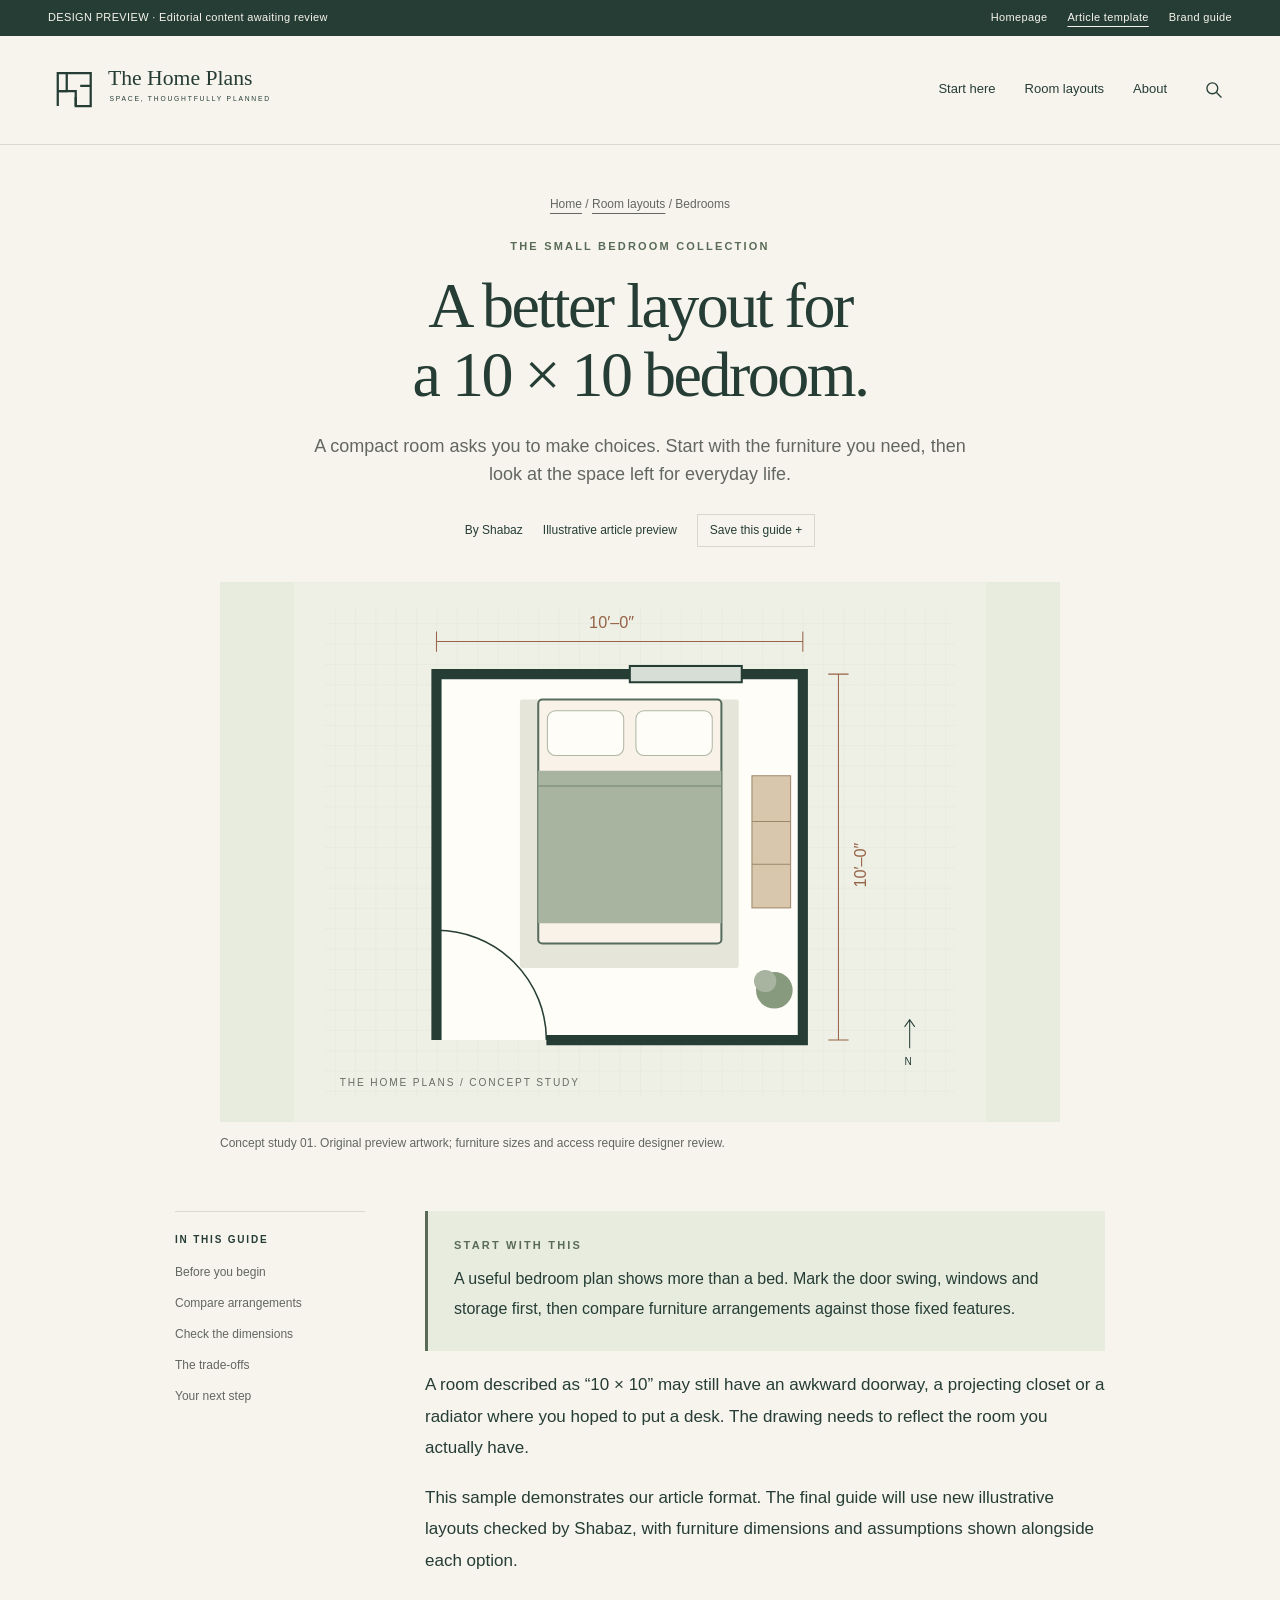
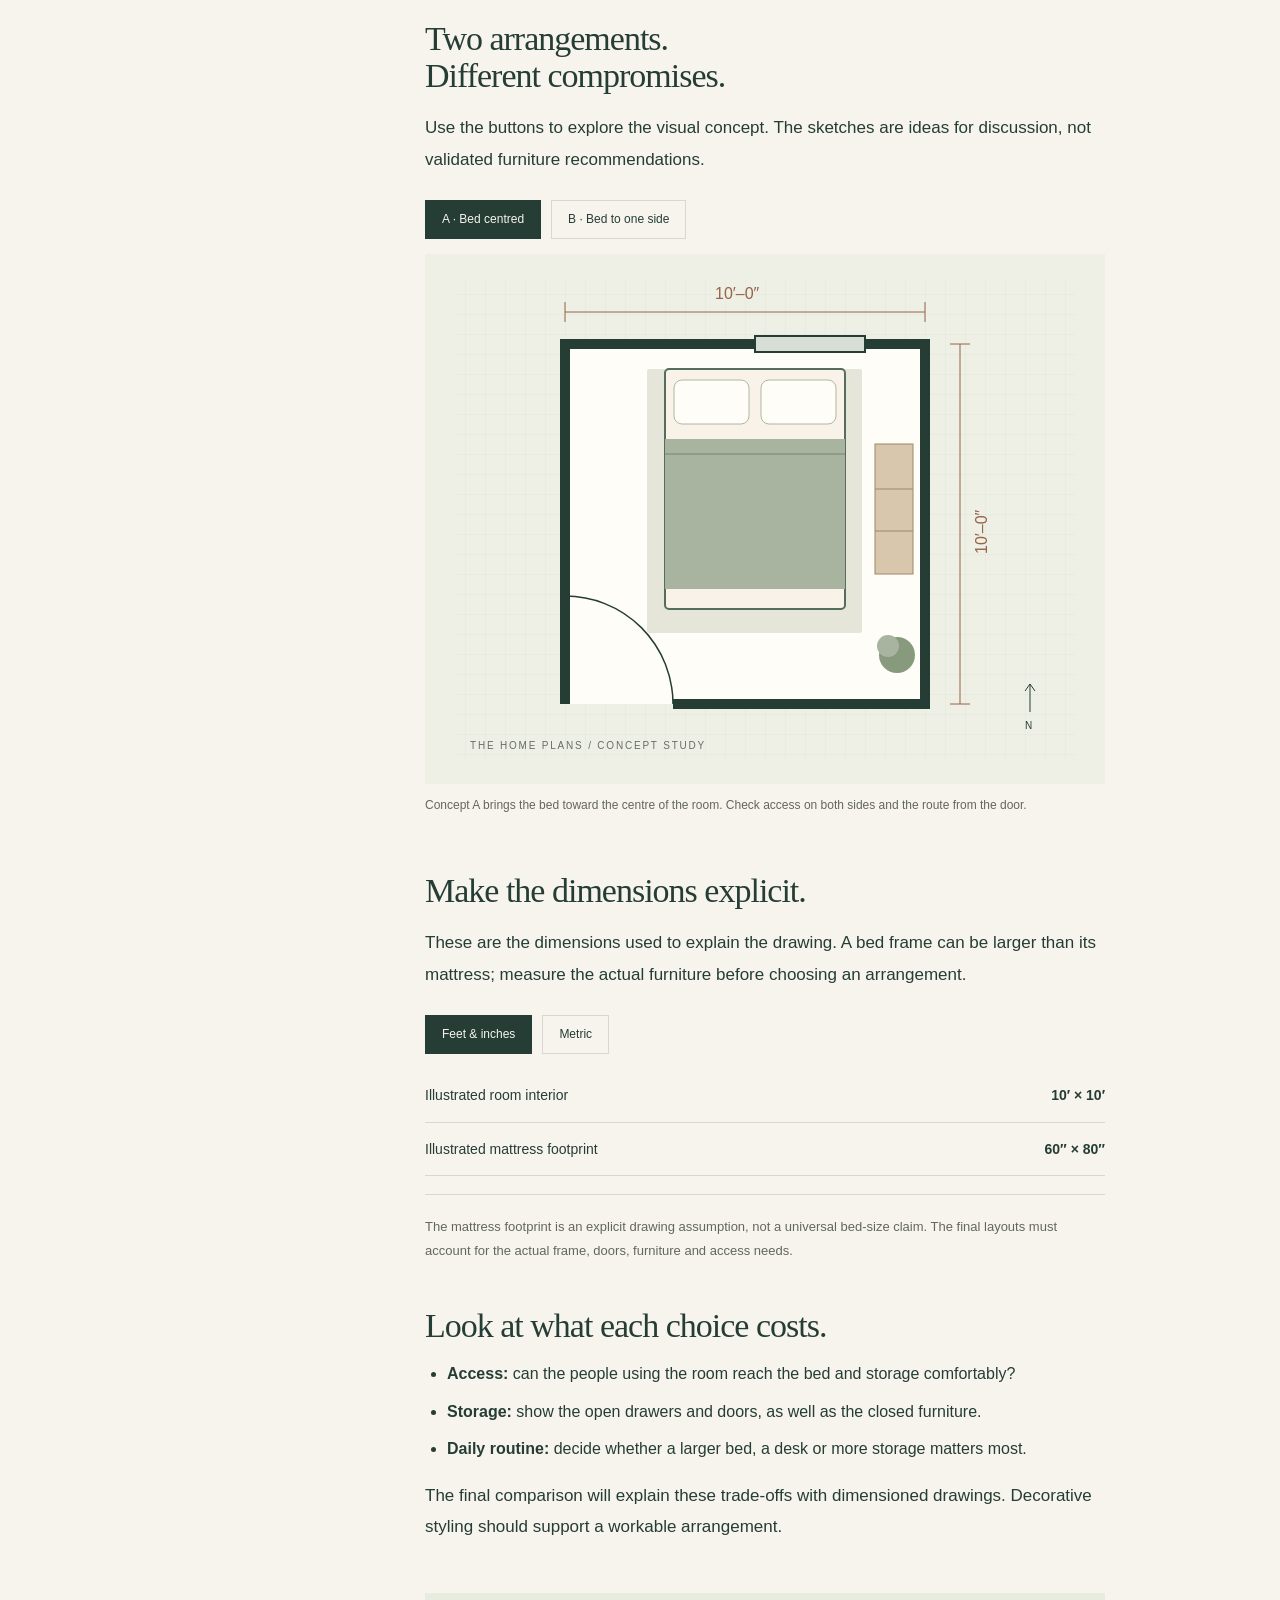
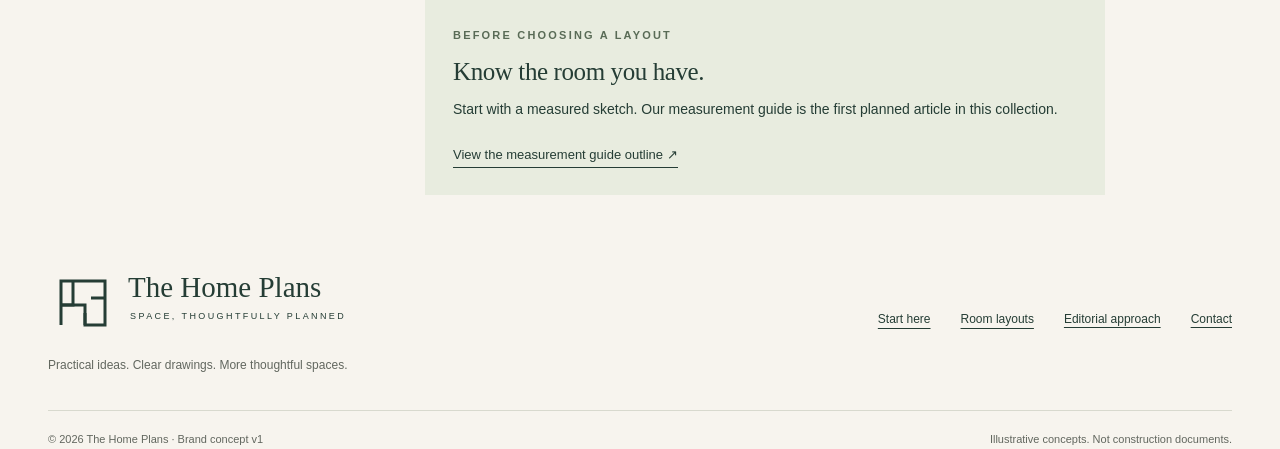
==== article.html @ 29c23ccc "Add branded client preview and GitHub Pages deployment" ====
<!doctype html><html lang="en"><head><meta charset="utf-8"/><meta name="viewport" content="width=device-width,initial-scale=1"/><meta name="robots" content="noindex,nofollow"/><meta name="description" content="The Home Plans brand and editorial website design preview."/><title>10 × 10 bedroom layout — article preview | The Home Plans</title><link rel="icon" href="assets/mark.svg" type="image/svg+xml"/><link rel="stylesheet" href="style.css"/></head><body><a class="skip" href="#main">Skip to content</a><div class="preview"><div class="wrap"><span class="status">DESIGN PREVIEW · Editorial content awaiting review</span><nav aria-label="Preview pages"><a href="index.html">Homepage</a><a href="article.html">Article template</a><a href="brand.html">Brand guide</a></nav></div></div><header><div class="wrap"><a class="logo" href="index.html" aria-label="The Home Plans home"><img src="assets/logo.svg" alt="The Home Plans" width="390" height="76"/></a><button class="menu-toggle" aria-expanded="false" aria-controls="main-nav">Menu ☰</button><nav id="main-nav" aria-label="Main navigation"><a href="start-here.html">Start here</a><a href="rooms.html">Room layouts</a><a href="index.html#about">About</a><button class="search-trigger" aria-label="Search guides"><svg viewBox="0 0 24 24" fill="none" stroke="currentColor" stroke-width="1.6"><circle cx="10" cy="10" r="6.5"/><path d="m15 15 6 6"/></svg></button></nav></div></header><main id="main"><div class="wrap"><div class="article-head"><div class="breadcrumbs"><a href="index.html">Home</a> / <a href="rooms.html">Room layouts</a> / Bedrooms</div><p class="eyebrow">The small bedroom collection</p><h1>A better layout for<br>a 10 × 10 bedroom.</h1><p class="intro">A compact room asks you to make choices. Start with the furniture you need, then look at the space left for everyday life.</p><div class="byline"><span>By Shabaz</span><span>Illustrative article preview</span><button class="save" id="save-guide" aria-pressed="false">Save this guide +</button></div></div><figure class="article-visual"><img src="assets/bedroom.svg" alt="Illustrative 10 by 10 bedroom concept with a queen mattress footprint" width="680" height="530"/><figcaption>Concept study 01. Original preview artwork; furniture sizes and access require designer review.</figcaption></figure><div class="article-body"><aside class="toc"><strong>IN THIS GUIDE</strong><a href="#start">Before you begin</a><a href="#compare">Compare arrangements</a><a href="#dimensions">Check the dimensions</a><a href="#tradeoffs">The trade-offs</a><a href="#next">Your next step</a></aside><article class="prose"><div class="answer" id="start"><span class="eyebrow">Start with this</span><p>A useful bedroom plan shows more than a bed. Mark the door swing, windows and storage first, then compare furniture arrangements against those fixed features.</p></div><p>A room described as “10 × 10” may still have an awkward doorway, a projecting closet or a radiator where you hoped to put a desk. The drawing needs to reflect the room you actually have.</p><p>This sample demonstrates our article format. The final guide will use new illustrative layouts checked by Shabaz, with furniture dimensions and assumptions shown alongside each option.</p><h2 id="compare">Two arrangements.<br>Different compromises.</h2><p>Use the buttons to explore the visual concept. The sketches are ideas for discussion, not validated furniture recommendations.</p><div class="controls" aria-label="Choose concept arrangement"><button class="seg layout-button" data-layout="bedroom" aria-pressed="true">A · Bed centred</button><button class="seg layout-button" data-layout="bedroom-side" aria-pressed="false">B · Bed to one side</button></div><figure style="margin:0"><img id="comparison-plan" src="assets/bedroom.svg" alt="Concept A: centred bed arrangement" width="680" height="530"/><figcaption id="comparison-caption">Concept A brings the bed toward the centre of the room. Check access on both sides and the route from the door.</figcaption></figure><h2 id="dimensions">Make the dimensions explicit.</h2><p>These are the dimensions used to explain the drawing. A bed frame can be larger than its mattress; measure the actual furniture before choosing an arrangement.</p><div class="controls" aria-label="Display units"><button class="seg unit-button" data-unit="imperial" aria-pressed="true">Feet & inches</button><button class="seg unit-button" data-unit="metric" aria-pressed="false">Metric</button></div><div class="dimension"><span>Illustrated room interior</span><strong data-imperial="10′ × 10′" data-metric="3.048 × 3.048 m">10′ × 10′</strong></div><div class="dimension"><span>Illustrated mattress footprint</span><strong data-imperial="60″ × 80″" data-metric="1,524 × 2,032 mm">60″ × 80″</strong></div><p class="notice">The mattress footprint is an explicit drawing assumption, not a universal bed-size claim. The final layouts must account for the actual frame, doors, furniture and access needs.</p><h2 id="tradeoffs">Look at what each choice costs.</h2><ul><li><strong>Access:</strong> can the people using the room reach the bed and storage comfortably?</li><li><strong>Storage:</strong> show the open drawers and doors, as well as the closed furniture.</li><li><strong>Daily routine:</strong> decide whether a larger bed, a desk or more storage matters most.</li></ul><p>The final comparison will explain these trade-offs with dimensioned drawings. Decorative styling should support a workable arrangement.</p><div class="article-end" id="next"><span class="eyebrow">Before choosing a layout</span><h3 style="margin-top:12px">Know the room you have.</h3><p>Start with a measured sketch. Our measurement guide is the first planned article in this collection.</p><a class="text-link" href="#guide-measure" data-outline="measure">View the measurement guide outline ↗</a></div></article></div></div></main><footer class="wrap"><div class="footer-top"><div><a href="index.html" class="logo"><img src="assets/logo.svg" alt="The Home Plans" width="390" height="76"/></a><p>Practical ideas. Clear drawings. More thoughtful spaces.</p></div><nav aria-label="Footer"><a href="start-here.html">Start here</a><a href="rooms.html">Room layouts</a><button class="plain-btn" data-info="editorial">Editorial approach</button><button class="plain-btn" data-info="contact">Contact</button></nav></div><div class="bottom"><span>© 2026 The Home Plans · Brand concept v1</span><span>Illustrative concepts. Not construction documents.</span></div></footer><dialog id="search-dialog" aria-labelledby="search-title"><button class="close" aria-label="Close search">×</button><h2 id="search-title">Find your next step.</h2><label for="search-input" class="eyebrow">Search the planned guide library</label><input id="search-input" class="searchbox" type="search" placeholder="Try bedroom, measure or symbols…"/><ul class="results" id="search-results"></ul><p id="search-count" aria-live="polite"></p></dialog><dialog id="info-dialog" aria-labelledby="info-title"><button class="close" aria-label="Close details">×</button><span class="eyebrow" id="info-label">Preview note</span><h2 id="info-title"></h2><p id="info-body"></p><button class="button secondary" data-close>Back to exploring</button></dialog><div class="status-toast" role="status" aria-live="polite"></div><script src="guides.js"></script><script src="app.js"></script></body></html>
---- style.css ----
:root{--paper:#f7f4ee;--ink:#253d35;--olive:#596b56;--sage:#e8ecdf;--clay:#966347;--muted:#62675f;--line:#d8d9ce;--white:#fffdf8;--serif:Georgia,'Times New Roman',serif;--sans:Arial,Helvetica,sans-serif}
*{box-sizing:border-box}html{scroll-behavior:smooth;scroll-padding-top:30px}body{margin:0;background:var(--paper);color:var(--ink);font:16px/1.6 var(--sans)}a{color:inherit;text-underline-offset:5px}button,input{font:inherit}button,a{-webkit-tap-highlight-color:transparent}button{cursor:pointer}button:focus-visible,a:focus-visible,input:focus-visible{outline:3px solid var(--clay);outline-offset:5px}img{display:block;max-width:100%;height:auto}h1,h2,h3,p{margin:0}h1,h2,h3{font-family:var(--serif);font-weight:400;line-height:1.08}h1{font-size:clamp(44px,5.6vw,78px);letter-spacing:-2.5px}h2{font-size:clamp(32px,4vw,49px);letter-spacing:-1px}h3{font-size:27px;letter-spacing:-.4px}.wrap{max-width:1280px;margin:auto;padding:0 48px}.eyebrow{font-size:11px;letter-spacing:2.2px;font-weight:700;text-transform:uppercase;color:var(--olive)}.muted{color:var(--muted)}.skip{position:absolute;top:-80px;left:10px;background:white;padding:10px;z-index:20}.skip:focus{top:10px}.preview{background:var(--ink);color:var(--paper);font-size:11px;letter-spacing:.35px}.preview .wrap{display:flex;justify-content:space-between;gap:15px;padding-top:9px;padding-bottom:9px}.preview nav{display:flex;gap:20px}.preview a{color:inherit;text-decoration:none}.preview a[aria-current]{text-decoration:underline}header .wrap{display:flex;align-items:center;justify-content:space-between;min-height:109px;gap:24px;border-bottom:1px solid var(--line)}.logo{width:292px;flex-shrink:0}header nav{display:flex;gap:29px;align-items:center;font-size:13px}header nav a{text-decoration:none}.search-trigger,.menu-toggle{border:0;background:transparent;color:var(--ink);padding:8px}.search-trigger svg{width:20px;height:20px;vertical-align:middle}.menu-toggle{display:none}.hero{display:grid;grid-template-columns:1fr 1.08fr;gap:55px;align-items:center;padding-top:60px;padding-bottom:62px}.hero h1{margin:20px 0 25px;max-width:520px}.hero h1 em{font-weight:400;color:var(--olive)}.hero .lead{max-width:410px;color:var(--muted);font-size:17px;line-height:1.8}.button{display:inline-flex;align-items:center;justify-content:center;gap:25px;padding:14px 23px;background:var(--ink);color:var(--paper);font-size:13px;text-decoration:none;border:1px solid var(--ink);border-radius:0}.button:hover{background:var(--olive)}.button.secondary{color:var(--ink);background:transparent}.hero .button{margin-top:30px}.hero-art{position:relative;padding-top:18px}.hero-art .plan-label{display:flex;justify-content:space-between;padding:16px 0 0;border-top:1px solid var(--line);font-size:12px}.hero-art img{width:100%;margin-bottom:17px}.issue{position:absolute;right:18px;top:34px;border:1px solid var(--olive);border-radius:50%;width:62px;height:62px;display:grid;place-content:center;font-size:10px;text-align:center;line-height:1.3;background:var(--paper)}.principles{border-top:1px solid var(--line);border-bottom:1px solid var(--line);display:grid;grid-template-columns:repeat(3,1fr);padding:23px 0;gap:20px;font-size:12px}.principles span{display:flex;align-items:center;gap:13px}.principles b{font-family:var(--serif);font-size:23px;font-weight:400;color:var(--clay)}.section{padding-top:74px;padding-bottom:74px}.section-head{display:flex;justify-content:space-between;align-items:end;gap:30px;margin-bottom:32px}.section-head h2{margin-top:12px}.text-link{font-size:13px;text-decoration:none;border-bottom:1px solid var(--ink);padding-bottom:5px;white-space:nowrap}.cards{display:grid;grid-template-columns:repeat(3,1fr);gap:28px}.card img{width:100%;aspect-ratio:1.42;object-fit:cover;transition:transform .25s}.card .picture{overflow:hidden;display:block;background:var(--sage)}.card:hover img{transform:scale(1.025)}.card .eyebrow{display:block;margin:22px 0 12px}.card h3{font-size:28px;line-height:1.2}.card h3 a{text-decoration:none}.card p{font-size:14px;color:var(--muted);margin-top:13px}.card .text-link{display:inline-block;margin-top:19px}.small-note{font-size:11px;color:var(--muted);margin-top:10px}.feature{background:var(--sage);display:grid;grid-template-columns:1fr 1fr;gap:70px;align-items:center;padding:50px}.feature h2{margin:15px 0 22px}.feature p{color:var(--muted);max-width:440px}.steps{counter-reset:steps}.step{padding:18px 0;border-bottom:1px solid #cbd2c2;display:grid;grid-template-columns:42px 1fr;gap:10px}.step span{font-family:var(--serif);font-size:28px;color:var(--olive)}.step h3{font-size:23px;margin-bottom:8px}.step p{font-size:13px}.author-block{display:grid;grid-template-columns:130px 1fr 1fr;gap:40px;align-items:center;padding-top:60px;padding-bottom:60px;border-bottom:1px solid var(--line)}.monogram{width:120px;height:120px;border:1px solid var(--line);display:grid;place-content:center;font-family:var(--serif);font-size:55px;background:var(--sage)}.author-block h2{font-size:37px;margin-top:12px}.author-block p{font-size:14px;color:var(--muted)}footer{padding:45px 0 25px}footer .footer-top{display:flex;justify-content:space-between;gap:30px}footer .logo{width:245px}footer p{font-size:12px;color:var(--muted);max-width:310px;margin-top:15px}footer nav{display:flex;gap:30px;font-size:12px;align-items:center}footer .bottom{display:flex;justify-content:space-between;border-top:1px solid var(--line);padding-top:20px;margin-top:35px;font-size:11px;color:var(--muted)}.plain-btn{border:0;padding:0;background:transparent;text-decoration:underline;text-underline-offset:4px;color:inherit;font-size:inherit}.page-title{padding-top:55px;padding-bottom:40px;max-width:900px}.page-title h1{margin:17px 0 23px}.page-title p{max-width:650px;color:var(--muted);font-size:18px}.breadcrumbs{font-size:12px;color:var(--muted);margin-bottom:24px}.article-head{max-width:850px;margin:auto;padding:50px 0 35px;text-align:center}.article-head h1{font-size:clamp(40px,5vw,67px);margin:16px 0 22px}.article-head .intro{font-size:18px;color:var(--muted);max-width:680px;margin:0 auto}.byline{font-size:12px;margin-top:25px;display:flex;justify-content:center;gap:20px;align-items:center;flex-wrap:wrap}.save{background:transparent;border:1px solid var(--line);padding:6px 12px;color:var(--ink);font-size:12px}.article-visual{max-width:840px;margin:0 auto 45px}.article-visual img{width:100%;max-height:540px;object-fit:contain;background:var(--sage)}figcaption{font-size:12px;color:var(--muted);padding:12px 0}.article-body{display:grid;grid-template-columns:190px minmax(0,680px);gap:60px;justify-content:center}.toc{font-size:12px;align-self:start;position:sticky;top:30px;border-top:1px solid var(--line);padding-top:20px}.toc strong{display:block;letter-spacing:1.8px;font-size:10px;margin-bottom:15px}.toc a{display:block;text-decoration:none;margin:12px 0;color:var(--muted)}.prose p{margin:18px 0;line-height:1.85;font-size:17px}.prose h2{font-size:34px;margin-top:45px}.prose h3{font-size:25px;margin-top:28px}.prose ul{padding-left:22px}.prose li{margin:12px 0}.answer{border-left:3px solid var(--olive);padding:20px 26px;background:var(--sage)}.answer p{margin:8px 0;font-size:16px}.controls{display:flex;gap:10px;flex-wrap:wrap;margin:25px 0 15px}.seg{padding:9px 16px;background:transparent;color:var(--ink);border:1px solid var(--line);font-size:12px}.seg[aria-pressed=true]{background:var(--ink);color:var(--paper);border-color:var(--ink)}.dimension{padding:15px 0;border-bottom:1px solid var(--line);display:flex;justify-content:space-between;gap:20px;font-size:14px}.notice{font-size:13px!important;color:var(--muted);border-top:1px solid var(--line);padding-top:20px}.article-end{margin:50px 0 70px;padding:28px;background:var(--sage)}.article-end p{font-size:14px;margin-top:12px}.filters{display:flex;gap:10px;margin-bottom:35px;flex-wrap:wrap}.filtered-out{display:none!important}.searchbox{border:1px solid var(--line);background:white;padding:14px;width:100%;margin:22px 0;font-size:16px}dialog{border:1px solid var(--line);background:var(--paper);color:var(--ink);padding:36px;max-width:610px;width:calc(100% - 32px);max-height:85vh}dialog::backdrop{background:#14231db3}dialog h2{font-size:34px;margin:15px 35px 15px 0}dialog p{color:var(--muted);margin:15px 0}dialog .close{position:absolute;right:18px;top:12px;border:0;background:transparent;font-size:26px;color:var(--ink)}.results{padding:0;list-style:none}.results a,.results button{display:block;padding:13px 0;border:0;border-bottom:1px solid var(--line);background:transparent;color:var(--ink);text-align:left;width:100%;font-size:16px}.brand-hero{padding:60px 0}.brand-hero h1{margin:15px 0}.brand-row{display:grid;grid-template-columns:200px 1fr;gap:45px;border-top:1px solid var(--line);padding:45px 0}.brand-row h2{font-size:29px}.brand-row h3{margin-bottom:17px}.brand-row p{color:var(--muted);max-width:760px}.logo-board{background:var(--white);padding:45px;margin-bottom:20px}.logo-board img{width:470px;max-width:100%;margin:auto}.palette{display:grid;grid-template-columns:repeat(5,1fr);gap:10px}.swatch{border:1px solid var(--line);background:transparent;text-align:left;color:var(--ink);padding:0}.swatch .color{display:block;height:95px}.swatch .swatch-text{display:block;padding:12px;font-size:11px}.type-demo{font-family:var(--serif);font-size:48px;line-height:1.2;margin-bottom:20px}.brand-links{display:flex;flex-wrap:wrap;gap:12px;margin-top:25px}.status-toast{position:fixed;right:20px;bottom:20px;background:var(--ink);color:white;padding:12px 22px;font-size:13px;z-index:20;max-width:calc(100% - 40px)}.status-toast:empty{display:none}.preview-note{background:var(--sage);font-size:12px;color:var(--ink);padding:12px 20px;margin-bottom:20px} [hidden]{display:none!important}
@media(min-width:1600px){.wrap{max-width:1400px}.hero{gap:80px}}
@media(max-width:900px){.wrap{padding-left:28px;padding-right:28px}.hero{gap:30px}.logo{width:245px}header nav{gap:16px}.hero h1{font-size:53px}.cards{gap:20px}.feature{gap:30px;padding:35px}.author-block{grid-template-columns:100px 1fr}.author-block>p{grid-column:2}.monogram{width:95px;height:95px}.article-body{grid-template-columns:150px minmax(0,1fr);gap:30px}.palette{grid-template-columns:repeat(3,1fr)}}
@media(max-width:680px){.wrap{padding:0 22px}.preview .wrap{padding-top:8px;padding-bottom:8px;flex-direction:column;gap:5px}.preview nav{gap:18px}.preview .status{font-size:10px}.logo{width:230px}header .wrap{min-height:87px;position:relative}.menu-toggle{display:block;font-size:12px}header nav{display:none;position:absolute;top:86px;left:0;right:0;background:var(--paper);padding:25px;flex-direction:column;align-items:start;z-index:10;border-bottom:1px solid var(--line)}header nav.open{display:flex}.hero{display:block;padding-top:37px;padding-bottom:35px}.hero h1{font-size:52px;letter-spacing:-1.8px;max-width:420px}.hero .lead{font-size:16px}.hero-art{margin-top:35px}.hero-art .plan-label{font-size:11px}.principles{grid-template-columns:1fr;gap:14px;padding:22px 0}.principles b{font-size:20px}.section{padding-top:43px;padding-bottom:43px}.section-head{align-items:start;flex-direction:column;gap:17px}.cards{grid-template-columns:1fr;gap:35px}.card img{max-height:280px}.card .eyebrow{margin-top:17px}.feature{display:block;padding:28px 23px}.feature h2{font-size:36px}.steps{margin-top:22px}.author-block{padding-top:40px;padding-bottom:40px;gap:22px;grid-template-columns:80px 1fr}.monogram{width:75px;height:75px;font-size:37px}.author-block h2{font-size:29px}.author-block>p{grid-column:1/-1}.author-block .eyebrow{font-size:9px}footer{padding-top:35px}footer .footer-top{display:block}footer nav{margin-top:25px;flex-wrap:wrap;gap:22px}footer .bottom{gap:18px;flex-direction:column}.article-head{padding-top:32px;text-align:left}.article-head h1{font-size:43px;letter-spacing:-1.3px}.article-head .intro{font-size:16px}.byline{justify-content:start;gap:12px}.article-body{display:block}.toc{position:static;border-bottom:1px solid var(--line);margin-bottom:30px;padding-bottom:15px}.toc a{display:inline-block;margin-right:17px}.prose p{font-size:16px}.article-visual{margin-bottom:25px}.prose h2{font-size:30px}.answer{padding:18px}.page-title{padding:35px 0}.brand-hero{padding:35px 0}.brand-hero h1{font-size:47px}.brand-row{display:block;padding:30px 0}.brand-row h2{margin-bottom:25px}.palette{grid-template-columns:repeat(2,1fr)}.logo-board{padding:23px}.type-demo{font-size:37px}.dimension{font-size:12px}dialog{padding:28px 22px}}
@media(prefers-reduced-motion:reduce){html{scroll-behavior:auto}.card img{transition:none}}
@media print{.preview,header,.controls,.toc,footer,.save{display:none}.wrap{padding:0}.article-body{display:block}.brand-row{break-inside:avoid}body{background:white;color:black}a{text-decoration:none}}
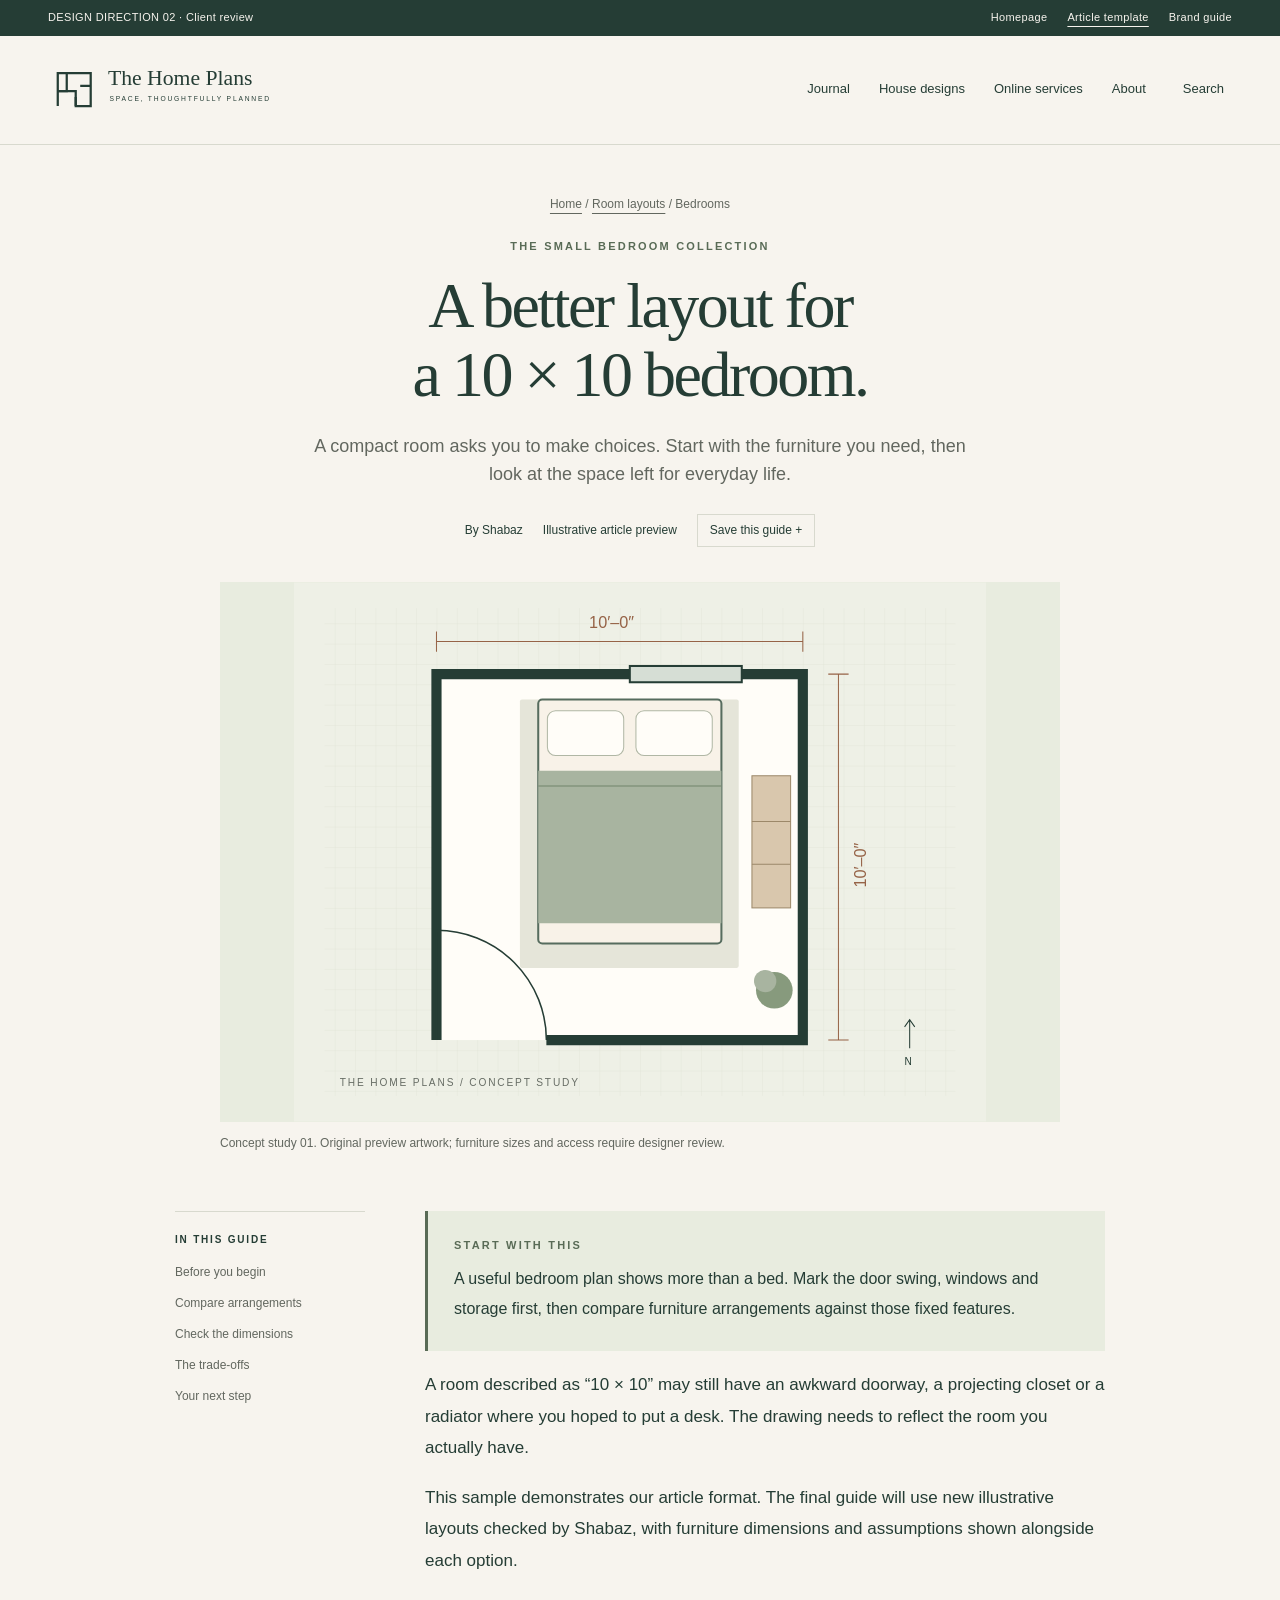
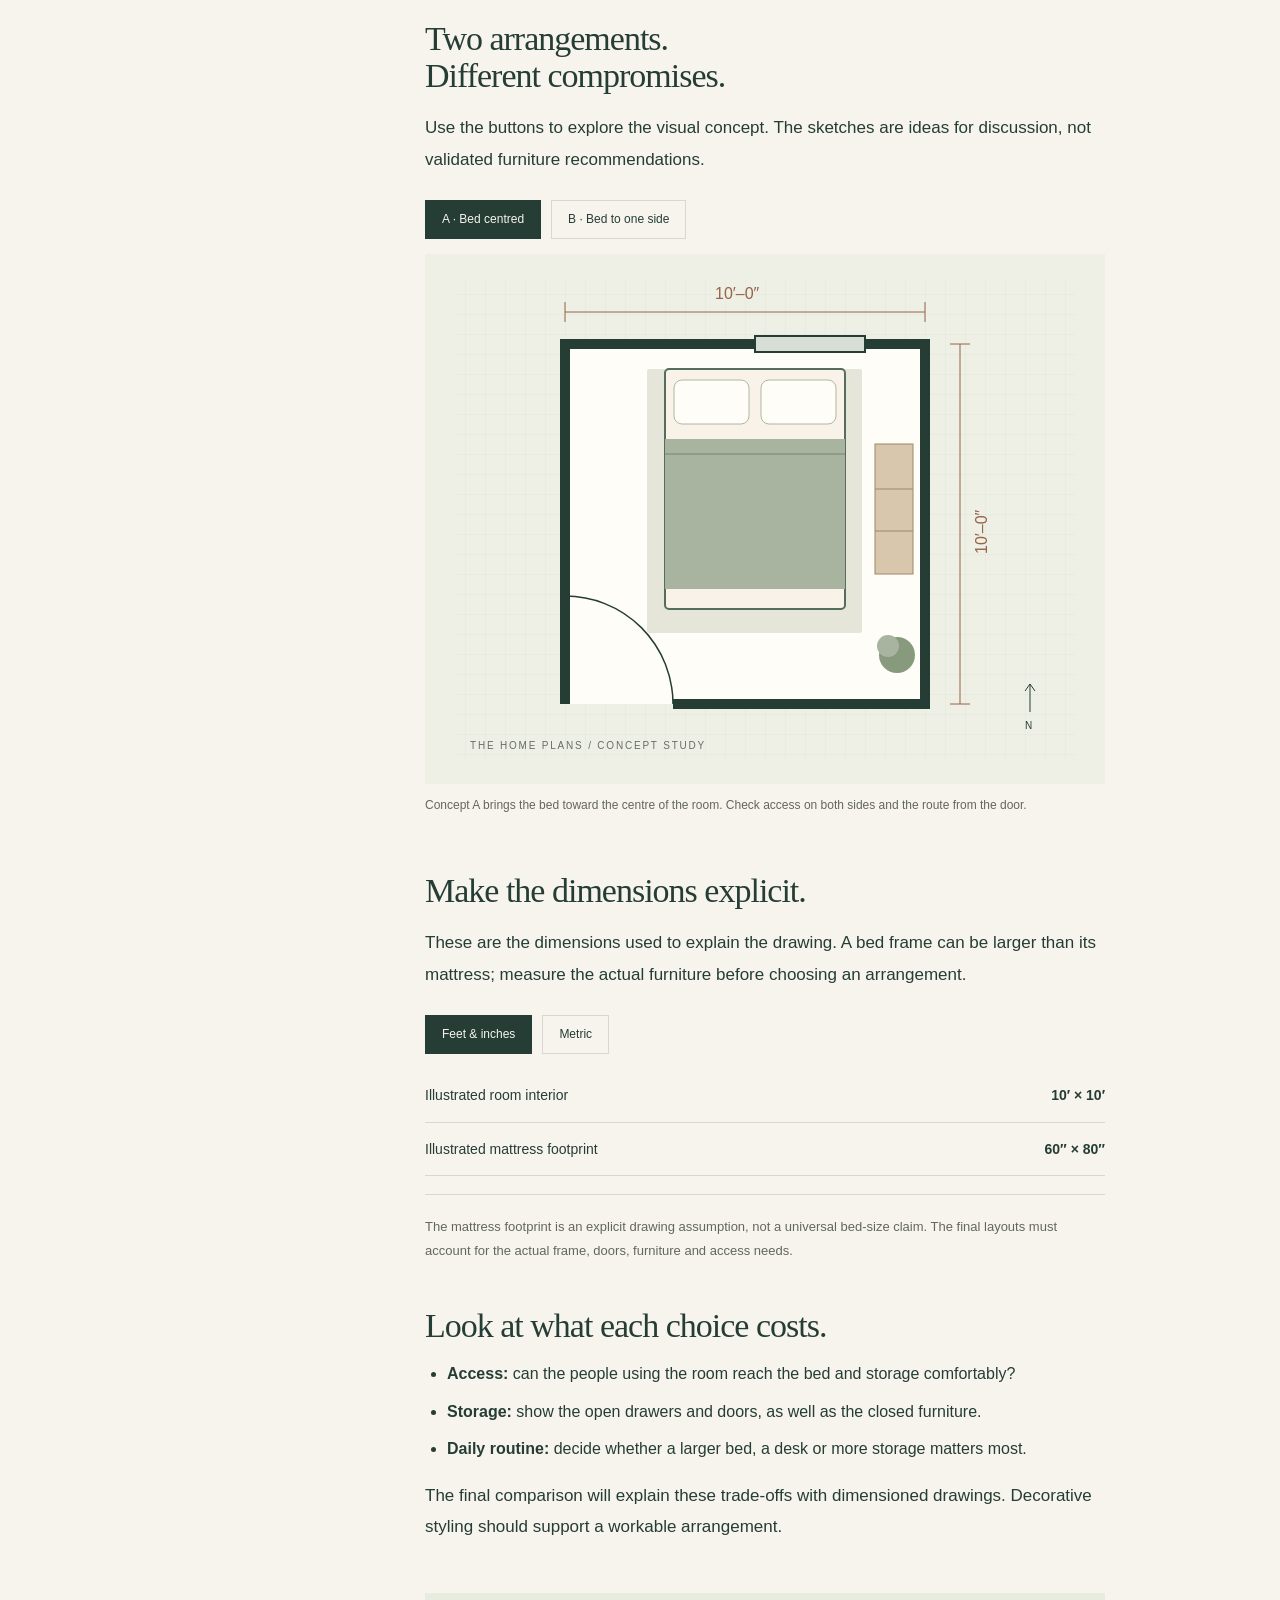
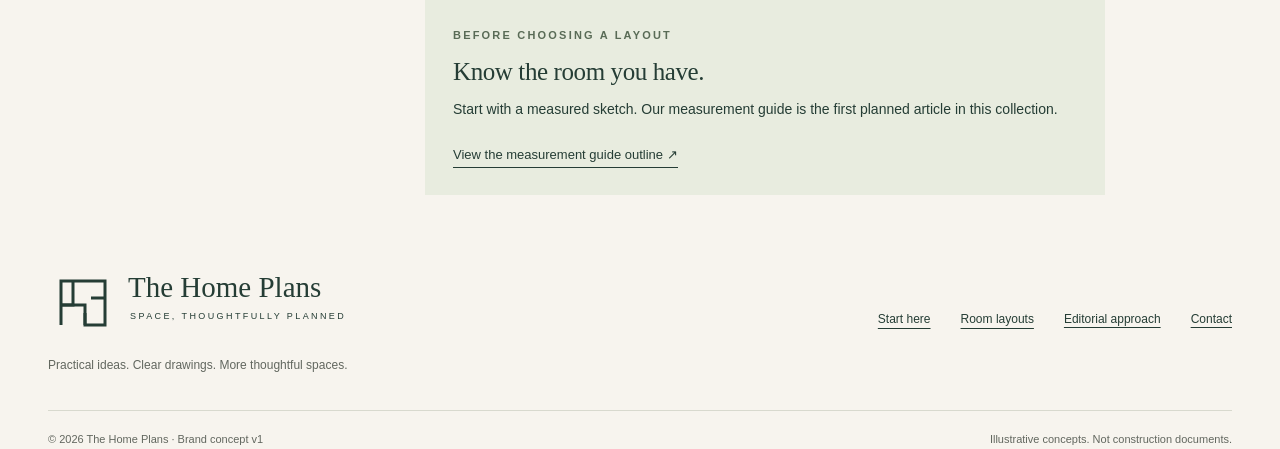
==== commit dd43757f: "Revise preview around journal, house design collections and online services" ====
--- a/article.html
+++ b/article.html
@@ -1 +1 @@
-<!doctype html><html lang="en"><head><meta charset="utf-8"/><meta name="viewport" content="width=device-width,initial-scale=1"/><meta name="robots" content="noindex,nofollow"/><meta name="description" content="The Home Plans brand and editorial website design preview."/><title>10 × 10 bedroom layout — article preview | The Home Plans</title><link rel="icon" href="assets/mark.svg" type="image/svg+xml"/><link rel="stylesheet" href="style.css"/></head><body><a class="skip" href="#main">Skip to content</a><div class="preview"><div class="wrap"><span class="status">DESIGN PREVIEW · Editorial content awaiting review</span><nav aria-label="Preview pages"><a href="index.html">Homepage</a><a href="article.html">Article template</a><a href="brand.html">Brand guide</a></nav></div></div><header><div class="wrap"><a class="logo" href="index.html" aria-label="The Home Plans home"><img src="assets/logo.svg" alt="The Home Plans" width="390" height="76"/></a><button class="menu-toggle" aria-expanded="false" aria-controls="main-nav">Menu ☰</button><nav id="main-nav" aria-label="Main navigation"><a href="start-here.html">Start here</a><a href="rooms.html">Room layouts</a><a href="index.html#about">About</a><button class="search-trigger" aria-label="Search guides"><svg viewBox="0 0 24 24" fill="none" stroke="currentColor" stroke-width="1.6"><circle cx="10" cy="10" r="6.5"/><path d="m15 15 6 6"/></svg></button></nav></div></header><main id="main"><div class="wrap"><div class="article-head"><div class="breadcrumbs"><a href="index.html">Home</a> / <a href="rooms.html">Room layouts</a> / Bedrooms</div><p class="eyebrow">The small bedroom collection</p><h1>A better layout for<br>a 10 × 10 bedroom.</h1><p class="intro">A compact room asks you to make choices. Start with the furniture you need, then look at the space left for everyday life.</p><div class="byline"><span>By Shabaz</span><span>Illustrative article preview</span><button class="save" id="save-guide" aria-pressed="false">Save this guide +</button></div></div><figure class="article-visual"><img src="assets/bedroom.svg" alt="Illustrative 10 by 10 bedroom concept with a queen mattress footprint" width="680" height="530"/><figcaption>Concept study 01. Original preview artwork; furniture sizes and access require designer review.</figcaption></figure><div class="article-body"><aside class="toc"><strong>IN THIS GUIDE</strong><a href="#start">Before you begin</a><a href="#compare">Compare arrangements</a><a href="#dimensions">Check the dimensions</a><a href="#tradeoffs">The trade-offs</a><a href="#next">Your next step</a></aside><article class="prose"><div class="answer" id="start"><span class="eyebrow">Start with this</span><p>A useful bedroom plan shows more than a bed. Mark the door swing, windows and storage first, then compare furniture arrangements against those fixed features.</p></div><p>A room described as “10 × 10” may still have an awkward doorway, a projecting closet or a radiator where you hoped to put a desk. The drawing needs to reflect the room you actually have.</p><p>This sample demonstrates our article format. The final guide will use new illustrative layouts checked by Shabaz, with furniture dimensions and assumptions shown alongside each option.</p><h2 id="compare">Two arrangements.<br>Different compromises.</h2><p>Use the buttons to explore the visual concept. The sketches are ideas for discussion, not validated furniture recommendations.</p><div class="controls" aria-label="Choose concept arrangement"><button class="seg layout-button" data-layout="bedroom" aria-pressed="true">A · Bed centred</button><button class="seg layout-button" data-layout="bedroom-side" aria-pressed="false">B · Bed to one side</button></div><figure style="margin:0"><img id="comparison-plan" src="assets/bedroom.svg" alt="Concept A: centred bed arrangement" width="680" height="530"/><figcaption id="comparison-caption">Concept A brings the bed toward the centre of the room. Check access on both sides and the route from the door.</figcaption></figure><h2 id="dimensions">Make the dimensions explicit.</h2><p>These are the dimensions used to explain the drawing. A bed frame can be larger than its mattress; measure the actual furniture before choosing an arrangement.</p><div class="controls" aria-label="Display units"><button class="seg unit-button" data-unit="imperial" aria-pressed="true">Feet & inches</button><button class="seg unit-button" data-unit="metric" aria-pressed="false">Metric</button></div><div class="dimension"><span>Illustrated room interior</span><strong data-imperial="10′ × 10′" data-metric="3.048 × 3.048 m">10′ × 10′</strong></div><div class="dimension"><span>Illustrated mattress footprint</span><strong data-imperial="60″ × 80″" data-metric="1,524 × 2,032 mm">60″ × 80″</strong></div><p class="notice">The mattress footprint is an explicit drawing assumption, not a universal bed-size claim. The final layouts must account for the actual frame, doors, furniture and access needs.</p><h2 id="tradeoffs">Look at what each choice costs.</h2><ul><li><strong>Access:</strong> can the people using the room reach the bed and storage comfortably?</li><li><strong>Storage:</strong> show the open drawers and doors, as well as the closed furniture.</li><li><strong>Daily routine:</strong> decide whether a larger bed, a desk or more storage matters most.</li></ul><p>The final comparison will explain these trade-offs with dimensioned drawings. Decorative styling should support a workable arrangement.</p><div class="article-end" id="next"><span class="eyebrow">Before choosing a layout</span><h3 style="margin-top:12px">Know the room you have.</h3><p>Start with a measured sketch. Our measurement guide is the first planned article in this collection.</p><a class="text-link" href="#guide-measure" data-outline="measure">View the measurement guide outline ↗</a></div></article></div></div></main><footer class="wrap"><div class="footer-top"><div><a href="index.html" class="logo"><img src="assets/logo.svg" alt="The Home Plans" width="390" height="76"/></a><p>Practical ideas. Clear drawings. More thoughtful spaces.</p></div><nav aria-label="Footer"><a href="start-here.html">Start here</a><a href="rooms.html">Room layouts</a><button class="plain-btn" data-info="editorial">Editorial approach</button><button class="plain-btn" data-info="contact">Contact</button></nav></div><div class="bottom"><span>© 2026 The Home Plans · Brand concept v1</span><span>Illustrative concepts. Not construction documents.</span></div></footer><dialog id="search-dialog" aria-labelledby="search-title"><button class="close" aria-label="Close search">×</button><h2 id="search-title">Find your next step.</h2><label for="search-input" class="eyebrow">Search the planned guide library</label><input id="search-input" class="searchbox" type="search" placeholder="Try bedroom, measure or symbols…"/><ul class="results" id="search-results"></ul><p id="search-count" aria-live="polite"></p></dialog><dialog id="info-dialog" aria-labelledby="info-title"><button class="close" aria-label="Close details">×</button><span class="eyebrow" id="info-label">Preview note</span><h2 id="info-title"></h2><p id="info-body"></p><button class="button secondary" data-close>Back to exploring</button></dialog><div class="status-toast" role="status" aria-live="polite"></div><script src="guides.js"></script><script src="app.js"></script></body></html>+<!doctype html><html lang="en"><head><meta charset="utf-8"/><meta name="viewport" content="width=device-width,initial-scale=1"/><meta name="robots" content="noindex,nofollow"/><meta name="description" content="The Home Plans brand and editorial website design preview."/><title>Thoughtful spaces, practical plans | The Home Plans</title><link rel="icon" href="assets/mark.svg" type="image/svg+xml"/><link rel="stylesheet" href="style.css"/><link rel="stylesheet" href="direction.css"/></head><body><a class="skip" href="#main">Skip to content</a><div class="preview"><div class="wrap"><span class="status">DESIGN DIRECTION 02 · Client review</span><nav aria-label="Preview pages"><a href="index.html">Homepage</a><a href="article.html">Article template</a><a href="brand.html">Brand guide</a></nav></div></div><header><div class="wrap"><a class="logo" href="index.html" aria-label="The Home Plans home"><img src="assets/logo.svg" alt="The Home Plans" width="390" height="76"/></a><button class="menu-toggle" aria-expanded="false" aria-controls="main-nav">Menu ☰</button><nav id="main-nav" aria-label="Main navigation"><a href="blog.html">Journal</a><a href="designs.html">House designs</a><a href="services.html">Online services</a><a href="index.html#about">About</a><button class="search-trigger" aria-label="Search guides">Search</button></nav></div></header><main id="main"><div class="wrap"><div class="article-head"><div class="breadcrumbs"><a href="index.html">Home</a> / <a href="rooms.html">Room layouts</a> / Bedrooms</div><p class="eyebrow">The small bedroom collection</p><h1>A better layout for<br>a 10 × 10 bedroom.</h1><p class="intro">A compact room asks you to make choices. Start with the furniture you need, then look at the space left for everyday life.</p><div class="byline"><span>By Shabaz</span><span>Illustrative article preview</span><button class="save" id="save-guide" aria-pressed="false">Save this guide +</button></div></div><figure class="article-visual"><img src="assets/bedroom.svg" alt="Illustrative 10 by 10 bedroom concept with a queen mattress footprint" width="680" height="530"/><figcaption>Concept study 01. Original preview artwork; furniture sizes and access require designer review.</figcaption></figure><div class="article-body"><aside class="toc"><strong>IN THIS GUIDE</strong><a href="#start">Before you begin</a><a href="#compare">Compare arrangements</a><a href="#dimensions">Check the dimensions</a><a href="#tradeoffs">The trade-offs</a><a href="#next">Your next step</a></aside><article class="prose"><div class="answer" id="start"><span class="eyebrow">Start with this</span><p>A useful bedroom plan shows more than a bed. Mark the door swing, windows and storage first, then compare furniture arrangements against those fixed features.</p></div><p>A room described as “10 × 10” may still have an awkward doorway, a projecting closet or a radiator where you hoped to put a desk. The drawing needs to reflect the room you actually have.</p><p>This sample demonstrates our article format. The final guide will use new illustrative layouts checked by Shabaz, with furniture dimensions and assumptions shown alongside each option.</p><h2 id="compare">Two arrangements.<br>Different compromises.</h2><p>Use the buttons to explore the visual concept. The sketches are ideas for discussion, not validated furniture recommendations.</p><div class="controls" aria-label="Choose concept arrangement"><button class="seg layout-button" data-layout="bedroom" aria-pressed="true">A · Bed centred</button><button class="seg layout-button" data-layout="bedroom-side" aria-pressed="false">B · Bed to one side</button></div><figure style="margin:0"><img id="comparison-plan" src="assets/bedroom.svg" alt="Concept A: centred bed arrangement" width="680" height="530"/><figcaption id="comparison-caption">Concept A brings the bed toward the centre of the room. Check access on both sides and the route from the door.</figcaption></figure><h2 id="dimensions">Make the dimensions explicit.</h2><p>These are the dimensions used to explain the drawing. A bed frame can be larger than its mattress; measure the actual furniture before choosing an arrangement.</p><div class="controls" aria-label="Display units"><button class="seg unit-button" data-unit="imperial" aria-pressed="true">Feet & inches</button><button class="seg unit-button" data-unit="metric" aria-pressed="false">Metric</button></div><div class="dimension"><span>Illustrated room interior</span><strong data-imperial="10′ × 10′" data-metric="3.048 × 3.048 m">10′ × 10′</strong></div><div class="dimension"><span>Illustrated mattress footprint</span><strong data-imperial="60″ × 80″" data-metric="1,524 × 2,032 mm">60″ × 80″</strong></div><p class="notice">The mattress footprint is an explicit drawing assumption, not a universal bed-size claim. The final layouts must account for the actual frame, doors, furniture and access needs.</p><h2 id="tradeoffs">Look at what each choice costs.</h2><ul><li><strong>Access:</strong> can the people using the room reach the bed and storage comfortably?</li><li><strong>Storage:</strong> show the open drawers and doors, as well as the closed furniture.</li><li><strong>Daily routine:</strong> decide whether a larger bed, a desk or more storage matters most.</li></ul><p>The final comparison will explain these trade-offs with dimensioned drawings. Decorative styling should support a workable arrangement.</p><div class="article-end" id="next"><span class="eyebrow">Before choosing a layout</span><h3 style="margin-top:12px">Know the room you have.</h3><p>Start with a measured sketch. Our measurement guide is the first planned article in this collection.</p><a class="text-link" href="#guide-measure" data-outline="measure">View the measurement guide outline ↗</a></div></article></div></div></main><footer class="wrap"><div class="footer-top"><div><a href="index.html" class="logo"><img src="assets/logo.svg" alt="The Home Plans" width="390" height="76"/></a><p>Practical ideas. Clear drawings. More thoughtful spaces.</p></div><nav aria-label="Footer"><a href="start-here.html">Start here</a><a href="blog.html">Room layouts</a><button class="plain-btn" data-info="editorial">Editorial approach</button><button class="plain-btn" data-info="contact">Contact</button></nav></div><div class="bottom"><span>© 2026 The Home Plans · Brand concept v1</span><span>Illustrative concepts. Not construction documents.</span></div></footer><dialog id="search-dialog" aria-labelledby="search-title"><button class="close" aria-label="Close search">×</button><h2 id="search-title">Find your next step.</h2><label for="search-input" class="eyebrow">Search the planned guide library</label><input id="search-input" class="searchbox" type="search" placeholder="Try bedroom, measure or symbols…"/><ul class="results" id="search-results"></ul><p id="search-count" aria-live="polite"></p></dialog><dialog id="info-dialog" aria-labelledby="info-title"><button class="close" aria-label="Close details">×</button><span class="eyebrow" id="info-label">Preview note</span><h2 id="info-title"></h2><p id="info-body"></p><button class="button secondary" data-close>Back to exploring</button></dialog><div class="status-toast" role="status" aria-live="polite"></div><script src="guides.js"></script><script src="app.js"></script></body></html>
--- a/direction.css
+++ b/direction.css
@@ -0,0 +1 @@
+.hero-actions{display:flex;align-items:center;gap:24px;flex-wrap:wrap}.studio-art{padding:25px;background:#e8ecdf;border:1px solid #d8d9ce;transform:rotate(-1deg)}.studio-art>img{width:100%;margin:18px 0}.study-bottom{display:grid;grid-template-columns:1fr 1fr;align-items:center;gap:20px;border-top:1px solid #c7ccbc;padding-top:20px}.study-bottom h3{font-size:29px;margin:12px 0}.study-bottom img{background:#f7f4ee}.service-band{background:#e8ecdf}.service-grid{display:grid;grid-template-columns:repeat(4,1fr);gap:25px}.service-card{border-top:1px solid #a7b1a0;padding-top:22px}.service-card h3{margin:20px 0;font-size:28px}.service-card p{font-size:15px;margin-bottom:24px}.service-card a{font-size:13px}.service-detail{display:grid;grid-template-columns:80px 1fr;border-top:1px solid #d8d9ce;padding:38px 0;margin-top:25px}.service-detail h2{font-size:35px;margin-bottom:18px}.service-detail p{margin:12px 0;max-width:750px}.lead{max-width:680px;margin-top:24px;color:#62675f}.wide-study{width:100%;max-height:480px;margin:35px 0}.enquiry{border-top:1px solid #d8d9ce;padding-top:45px;margin-top:45px;max-width:720px}.enquiry h2,.enquiry p{margin-top:18px}.hero-art,.studio-art{animation:arrive .8s ease-out both}@keyframes arrive{from{opacity:0;translate:0 16px}to{opacity:1;translate:0 0}}@media(max-width:1050px){header nav{gap:12px;font-size:12px}.logo{width:235px}.service-grid{grid-template-columns:repeat(2,1fr)}}@media(max-width:680px){.studio-art{margin-top:35px;padding:18px;transform:none}.study-bottom h3{font-size:24px}.service-grid{grid-template-columns:1fr}.service-detail{grid-template-columns:35px 1fr}.hero-actions{gap:18px}.service-card{padding-bottom:15px}.hero h1{font-size:48px}}@media(prefers-reduced-motion:reduce){*,*::before,*::after{animation:none!important;scroll-behavior:auto!important}}.card .picture img{object-fit:contain;background:var(--sage)}
